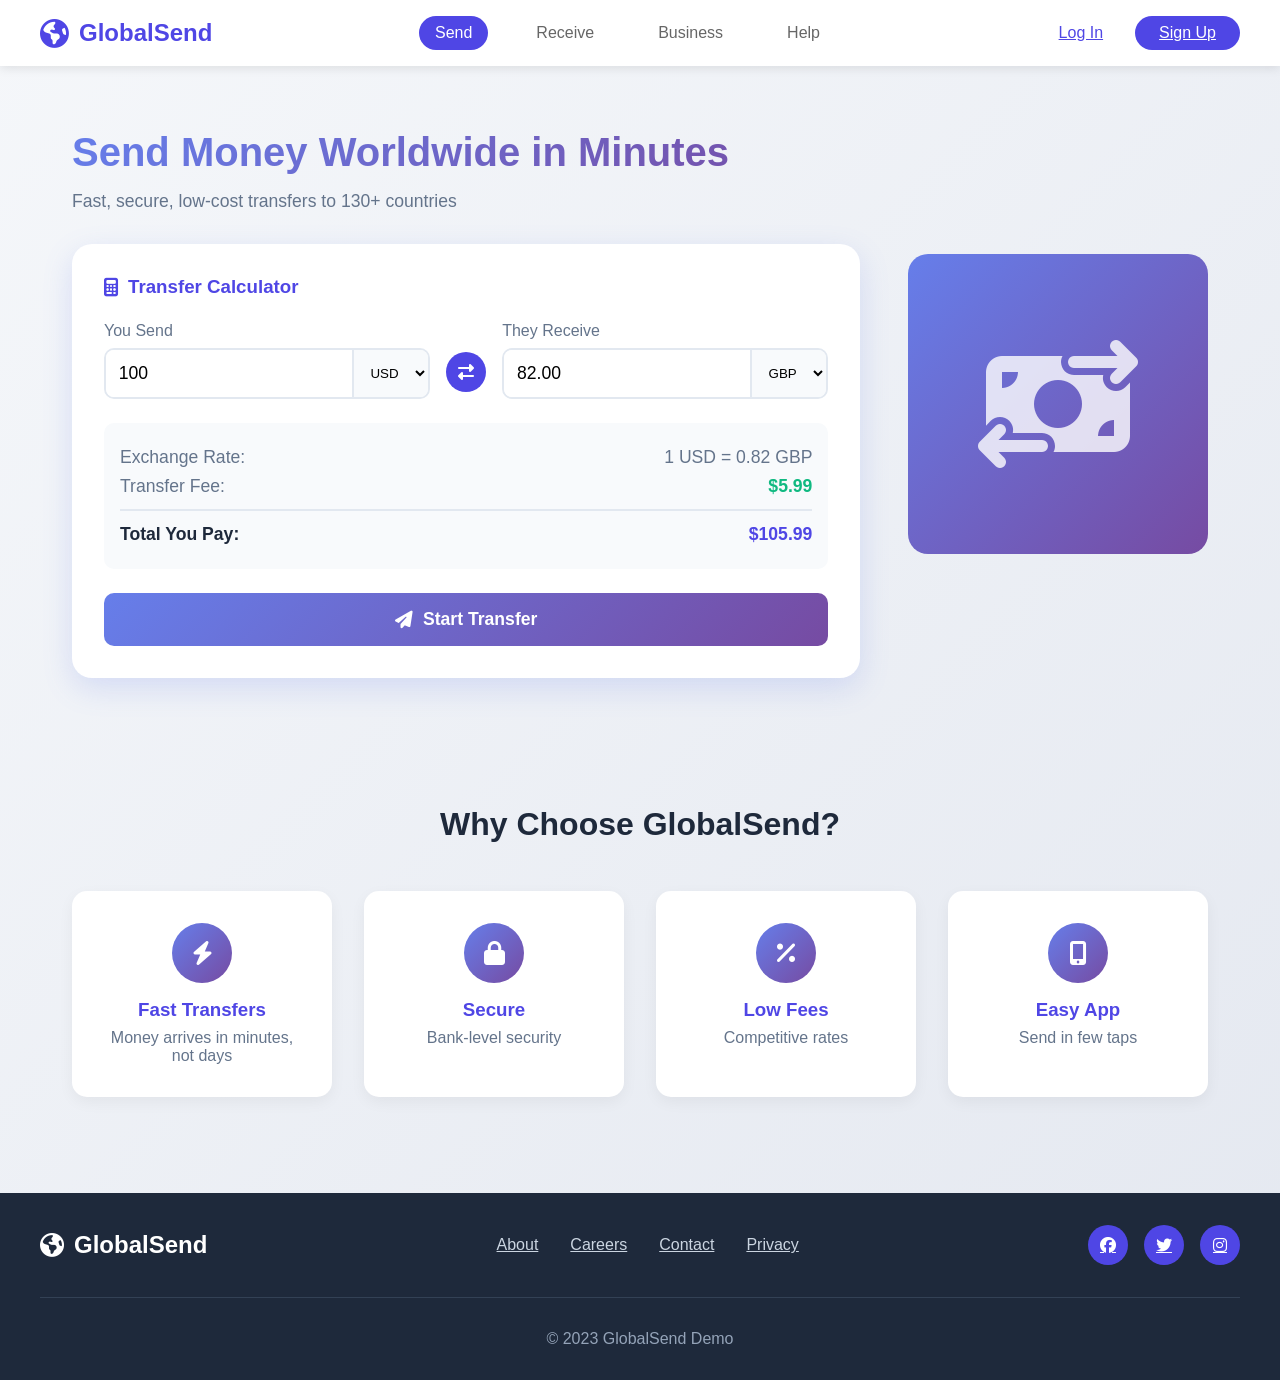
==== app/index.html @ 9345b2ef "initial commit" ====
<!DOCTYPE html>
<html lang="en">
<head>
    <meta charset="UTF-8">
    <meta name="viewport" content="width=device-width, initial-scale=1.0">
    <title>GlobalSend - Send Money Worldwide</title>
    <link rel="stylesheet" href="styles.css">
    <link rel="stylesheet" href="https://cdnjs.cloudflare.com/ajax/libs/font-awesome/6.4.0/css/all.min.css">
</head>
<body>

    <!-- Header -->
    <header class="header">
        <nav class="navbar">
            <div class="logo">
                <i class="fas fa-globe-americas"></i>
                <span>GlobalSend</span>
            </div>
            <div class="nav-links">
                <a href="#" class="active">Send</a>
                <a href="#">Receive</a>
                <a href="#">Business</a>
                <a href="#">Help</a>
            </div>
            <div class="auth-buttons">
                <a href="#" class="login">Log In</a>
                <a href="#" class="signup">Sign Up</a>
            </div>
        </nav>
    </header>

    <!-- Hero Section -->
    <section class="hero">
        <div class="hero-content">
            <h1>Send Money Worldwide in Minutes</h1>
            <p>Fast, secure, low-cost transfers to 130+ countries</p>

            <!-- Transfer Calculator -->
            <div class="calculator">
                <h3><i class="fas fa-calculator"></i> Transfer Calculator</h3>

                <div class="calculator-inputs">
                    <div class="input-group">
                        <label>You Send</label>
                        <div class="input-box">
                            <input type="number" id="send-amount" value="100" min="1">
                            <select id="send-currency">
                                <option value="USD">USD</option>
                                <option value="EUR">EUR</option>
                                <option value="GBP">GBP</option>
                            </select>
                        </div>
                    </div>

                    <div class="exchange-icon">
                        <i class="fas fa-exchange-alt"></i>
                    </div>

                    <div class="input-group">
                        <label>They Receive</label>
                        <div class="input-box">
                            <input type="number" id="receive-amount" readonly>
                            <select id="receive-currency">
                                <option value="GBP">GBP</option>
                                <option value="EUR">EUR</option>
                                <option value="USD">USD</option>
                            </select>
                        </div>
                    </div>
                </div>

                <div class="rate-info">
                    <p>Exchange Rate: <span id="exchange-rate">1 USD = 0.82 GBP</span></p>
                    <p>Transfer Fee: <span class="fee" id="transfer-fee">$5.99</span></p>
                    <p class="total-info">Total You Pay: <span id="total-cost">$105.99</span></p>
                </div>

                <button class="btn-send">
                    <i class="fas fa-paper-plane"></i> Start Transfer
                </button>
            </div>
        </div>

        <div class="hero-image">
            <div class="image-placeholder">
                <i class="fas fa-money-bill-transfer"></i>
            </div>
        </div>
    </section>

    <!-- Features -->
    <section class="features">
        <h2>Why Choose GlobalSend?</h2>

        <div class="features-grid">
            <div class="feature">
                <div class="feature-icon">
                    <i class="fas fa-bolt"></i>
                </div>
                <h3>Fast Transfers</h3>
                <p>Money arrives in minutes, not days</p>
            </div>

            <div class="feature">
                <div class="feature-icon">
                    <i class="fas fa-lock"></i>
                </div>
                <h3>Secure</h3>
                <p>Bank-level security</p>
            </div>

            <div class="feature">
                <div class="feature-icon">
                    <i class="fas fa-percent"></i>
                </div>
                <h3>Low Fees</h3>
                <p>Competitive rates</p>
            </div>

            <div class="feature">
                <div class="feature-icon">
                    <i class="fas fa-mobile-alt"></i>
                </div>
                <h3>Easy App</h3>
                <p>Send in few taps</p>
            </div>
        </div>
    </section>

    <!-- Footer -->
    <footer class="footer">
        <div class="footer-content">
            <div class="footer-logo">
                <i class="fas fa-globe-americas"></i>
                <span>GlobalSend</span>
            </div>

            <div class="footer-links">
                <a href="#">About</a>
                <a href="#">Careers</a>
                <a href="#">Contact</a>
                <a href="#">Privacy</a>
            </div>

            <div class="social">
                <a href="#"><i class="fab fa-facebook"></i></a>
                <a href="#"><i class="fab fa-twitter"></i></a>
                <a href="#"><i class="fab fa-instagram"></i></a>
            </div>
        </div>
        <p class="copyright">© 2023 GlobalSend Demo</p>
    </footer>

    <!-- Calculator Script #corrected -->
    <script>
        const exchangeRates = {
            'USD_GBP': 0.82,
            'USD_EUR': 0.93,
            'GBP_USD': 1.22,
            'GBP_EUR': 1.14,
            'EUR_USD': 1.08,
            'EUR_GBP': 0.88
        };

        const transferFees = {
            'USD': { fixed: 3.99, percentage: 0.02 },
            'EUR': { fixed: 3.50, percentage: 0.02 },
            'GBP': { fixed: 3.00, percentage: 0.02 }
        };

        const sendAmountInput = document.getElementById('send-amount');
        const sendCurrencySelect = document.getElementById('send-currency');
        const receiveAmountInput = document.getElementById('receive-amount');
        const receiveCurrencySelect = document.getElementById('receive-currency');
        const exchangeRateSpan = document.getElementById('exchange-rate');
        const transferFeeSpan = document.getElementById('transfer-fee');
        const totalCostSpan = document.getElementById('total-cost');

        function formatCurrency(amount, currency) {
            return new Intl.NumberFormat('en-US', {
                style: 'currency',
                currency: currency,
                minimumFractionDigits: 2,
                maximumFractionDigits: 2
            }).format(amount);
        }

        function calculateTransfer() {
            const sendAmount = parseFloat(sendAmountInput.value) || 0;
            const sendCurrency = sendCurrencySelect.value;
            const receiveCurrency = receiveCurrencySelect.value;

            const rateKey = `${sendCurrency}_${receiveCurrency}`;
            const exchangeRate = exchangeRates[rateKey] || 1;

            const feeData = transferFees[sendCurrency];
            const percentageFee = sendAmount * feeData.percentage;
            const totalFee = percentageFee + feeData.fixed;

            const totalCost = sendAmount + totalFee;
            const receivedAmount = sendAmount * exchangeRate;

            receiveAmountInput.value = receivedAmount.toFixed(2);
            exchangeRateSpan.textContent = `1 ${sendCurrency} = ${exchangeRate.toFixed(2)} ${receiveCurrency}`;
            transferFeeSpan.textContent = formatCurrency(totalFee, sendCurrency);
            totalCostSpan.textContent = formatCurrency(totalCost, sendCurrency);
        }

        function initCalculator() {
            calculateTransfer();
            sendAmountInput.addEventListener('input', calculateTransfer);
            sendCurrencySelect.addEventListener('change', calculateTransfer);
            receiveCurrencySelect.addEventListener('change', calculateTransfer);
            receiveCurrencySelect.value = 'GBP';
            calculateTransfer();
        }

        document.addEventListener('DOMContentLoaded', initCalculator);
    </script>

</body>
</html>
---- app/styles.css ----
/* Reset */
* {
    margin: 0;
    padding: 0;
    box-sizing: border-box;
}

body {
    font-family: Arial, sans-serif;
    background: linear-gradient(135deg, #f5f7fa 0%, #e4e8f0 100%);
    color: #333;
    min-height: 100vh;
}

/* Header */
.header {
    background: white;
    box-shadow: 0 2px 10px rgba(0,0,0,0.1);
    padding: 1rem 2rem;
}

.navbar {
    display: flex;
    justify-content: space-between;
    align-items: center;
    max-width: 1200px;
    margin: 0 auto;
}

.logo {
    display: flex;
    align-items: center;
    gap: 10px;
    font-size: 1.5rem;
    font-weight: bold;
    color: #4f46e5;
}

.logo i {
    font-size: 1.8rem;
}

.nav-links {
    display: flex;
    gap: 2rem;
}

.nav-links a {
    text-decoration: none;
    color: #666;
    font-weight: 500;
    padding: 0.5rem 1rem;
    border-radius: 20px;
    transition: all 0.3s;
}

.nav-links a.active {
    background: #4f46e5;
    color: white;
}

.nav-links a:hover:not(.active) {
    background: #f0f0f0;
}

.auth-buttons {
    display: flex;
    gap: 1rem;
    align-items: center;
}

.login {
    color: #4f46e5;
    font-weight: 500;
    padding: 0.5rem 1rem;
}

.signup {
    background: #4f46e5;
    color: white;
    padding: 0.5rem 1.5rem;
    border-radius: 20px;
    font-weight: 500;
}

/* Hero Section */
.hero {
    display: flex;
    max-width: 1200px;
    margin: 2rem auto;
    padding: 2rem;
    gap: 3rem;
    align-items: center;
}

.hero-content {
    flex: 1;
}

.hero h1 {
    font-size: 2.5rem;
    color: #1e293b;
    margin-bottom: 1rem;
    background: linear-gradient(135deg, #667eea 0%, #764ba2 100%);
    -webkit-background-clip: text;
    -webkit-text-fill-color: transparent;
}

.hero p {
    color: #64748b;
    font-size: 1.1rem;
    margin-bottom: 2rem;
}

.hero-image {
    flex: 1;
}

.image-placeholder {
    background: linear-gradient(135deg, #667eea 0%, #764ba2 100%);
    height: 300px;
    border-radius: 20px;
    display: flex;
    align-items: center;
    justify-content: center;
    color: white;
}

.image-placeholder i {
    font-size: 8rem;
    opacity: 0.8;
}

/* Calculator */
.calculator {
    background: white;
    border-radius: 20px;
    padding: 2rem;
    box-shadow: 0 10px 30px rgba(102, 126, 234, 0.2);
    margin-top: 2rem;
}

.calculator h3 {
    color: #4f46e5;
    margin-bottom: 1rem;
    display: flex;
    align-items: center;
    gap: 10px;
}

.calculator-inputs {
    display: flex;
    align-items: center;
    gap: 1rem;
    margin: 1.5rem 0;
}

.input-group {
    flex: 1;
}

.input-group label {
    display: block;
    color: #64748b;
    margin-bottom: 0.5rem;
    font-weight: 500;
}

.input-box {
    display: flex;
    border: 2px solid #e2e8f0;
    border-radius: 10px;
    overflow: hidden;
}

.input-box input {
    flex: 1;
    border: none;
    padding: 0.8rem;
    font-size: 1.1rem;
    outline: none;
}

.input-box select {
    border: none;
    background: #f8fafc;
    padding: 0.8rem;
    border-left: 2px solid #e2e8f0;
    cursor: pointer;
}

.exchange-icon {
    background: #4f46e5;
    color: white;
    width: 40px;
    height: 40px;
    border-radius: 50%;
    display: flex;
    align-items: center;
    justify-content: center;
    margin-top: 1.5rem;
}

.rate-info {
    background: #f8fafc;
    border-radius: 10px;
    padding: 1rem;
    margin: 1.5rem 0;
}

.rate-info p {
    margin: 0.5rem 0;
    color: #64748b;
    display: flex;
    justify-content: space-between;
}

.rate-info .fee {
    color: #10b981;
    font-weight: bold;
}

.total-info {
    font-weight: bold !important;
    color: #1e293b !important;
    border-top: 2px solid #e2e8f0;
    padding-top: 0.8rem !important;
    margin-top: 0.8rem !important;
}

#total-cost {
    color: #4f46e5;
    font-weight: bold;
}

.btn-send {
    background: linear-gradient(135deg, #667eea 0%, #764ba2 100%);
    color: white;
    border: none;
    padding: 1rem 2rem;
    border-radius: 10px;
    font-size: 1.1rem;
    font-weight: bold;
    width: 100%;
    cursor: pointer;
    display: flex;
    align-items: center;
    justify-content: center;
    gap: 10px;
    transition: transform 0.3s;
}

.btn-send:hover {
    transform: translateY(-2px);
}

/* Features */
.features {
    max-width: 1200px;
    margin: 4rem auto;
    padding: 2rem;
}

.features h2 {
    text-align: center;
    font-size: 2rem;
    color: #1e293b;
    margin-bottom: 3rem;
}

.features-grid {
    display: grid;
    grid-template-columns: repeat(auto-fit, minmax(250px, 1fr));
    gap: 2rem;
}

.feature {
    background: white;
    padding: 2rem;
    border-radius: 15px;
    text-align: center;
    box-shadow: 0 5px 15px rgba(0,0,0,0.05);
    transition: transform 0.3s;
}

.feature:hover {
    transform: translateY(-5px);
}

.feature-icon {
    background: linear-gradient(135deg, #667eea 0%, #764ba2 100%);
    width: 60px;
    height: 60px;
    border-radius: 50%;
    display: flex;
    align-items: center;
    justify-content: center;
    margin: 0 auto 1rem;
    color: white;
    font-size: 1.5rem;
}

.feature h3 {
    color: #4f46e5;
    margin-bottom: 0.5rem;
}

.feature p {
    color: #64748b;
}

/* Footer */
.footer {
    background: #1e293b;
    color: white;
    padding: 2rem;
    margin-top: 4rem;
}

.footer-content {
    max-width: 1200px;
    margin: 0 auto;
    display: flex;
    justify-content: space-between;
    align-items: center;
    margin-bottom: 2rem;
}

.footer-logo {
    display: flex;
    align-items: center;
    gap: 10px;
    font-size: 1.5rem;
    font-weight: bold;
}

.footer-links {
    display: flex;
    gap: 2rem;
}

.footer-links a {
    color: #cbd5e1;
    transition: color 0.3s;
}

.footer-links a:hover {
    color: white;
}

.social {
    display: flex;
    gap: 1rem;
}

.social a {
    color: white;
    background: #4f46e5;
    width: 40px;
    height: 40px;
    border-radius: 50%;
    display: flex;
    align-items: center;
    justify-content: center;
    transition: transform 0.3s;
}

.social a:hover {
    transform: translateY(-3px);
}

.copyright {
    text-align: center;
    color: #94a3b8;
    padding-top: 2rem;
    border-top: 1px solid #334155;
    max-width: 1200px;
    margin: 0 auto;
}

/* Responsive */
@media (max-width: 768px) {
    .hero {
        flex-direction: column;
    }
    
    .navbar {
        flex-direction: column;
        gap: 1rem;
    }
    
    .nav-links {
        order: 3;
    }
    
    .calculator-inputs {
        flex-direction: column;
    }
    
    .footer-content {
        flex-direction: column;
        gap: 2rem;
        text-align: center;
    }
}
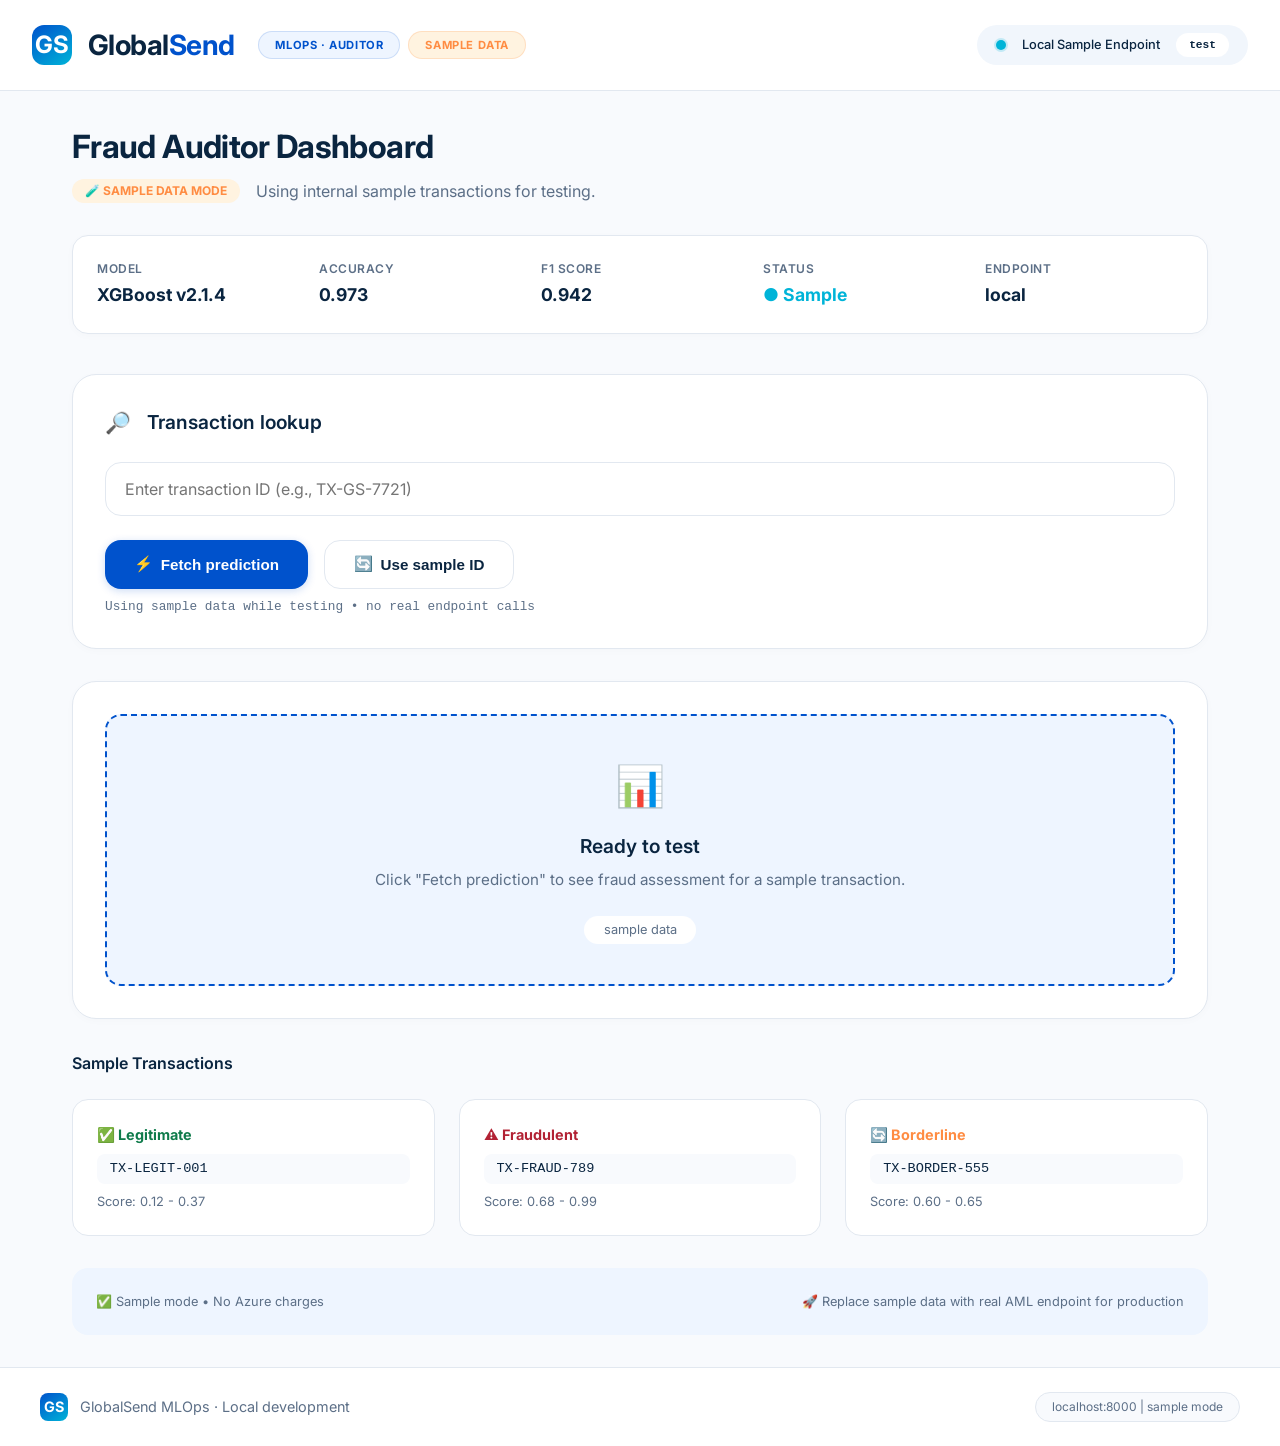
==== commit f4441e27: "initial commit" ====
--- a/app/index.html
+++ b/app/index.html
@@ -1,222 +1,148 @@
 <!DOCTYPE html>
 <html lang="en">
 <head>
-    <meta charset="UTF-8">
-    <meta name="viewport" content="width=device-width, initial-scale=1.0">
-    <title>GlobalSend - Send Money Worldwide</title>
-    <link rel="stylesheet" href="styles.css">
-    <link rel="stylesheet" href="https://cdnjs.cloudflare.com/ajax/libs/font-awesome/6.4.0/css/all.min.css">
+  <meta charset="UTF-8">
+  <meta name="viewport" content="width=device-width, initial-scale=1.0">
+  <title>GlobalSend MLOps · Auditor Dashboard</title>
+  <!-- GlobalSend brand font -->
+  <link href="https://fonts.googleapis.com/css2?family=Inter:wght@400;500;600;700;800&display=swap" rel="stylesheet">
+  <!-- External CSS -->
+  <link rel="stylesheet" href="styles.css">
 </head>
 <body>
+  <!-- GlobalSend header -->
+  <header class="global-header">
+    <div class="logo-area">
+      <div class="logo-icon">GS</div>
+      <div class="logo-text">Global<span>Send</span></div>
+      <div class="badge-container">
+        <span class="mlops-badge">MLOPS · AUDITOR</span>
+        <span class="local-test-badge">SAMPLE DATA</span>
+      </div>
+    </div>
+    <div class="endpoint-indicator">
+      <span class="endpoint-dot"></span>
+      <span>Local Sample Endpoint</span>
+      <span class="endpoint-env">test</span>
+    </div>
+  </header>
 
-    <!-- Header -->
-    <header class="header">
-        <nav class="navbar">
-            <div class="logo">
-                <i class="fas fa-globe-americas"></i>
-                <span>GlobalSend</span>
-            </div>
-            <div class="nav-links">
-                <a href="#" class="active">Send</a>
-                <a href="#">Receive</a>
-                <a href="#">Business</a>
-                <a href="#">Help</a>
-            </div>
-            <div class="auth-buttons">
-                <a href="#" class="login">Log In</a>
-                <a href="#" class="signup">Sign Up</a>
-            </div>
-        </nav>
-    </header>
+  <main class="container">
+    <!-- Page header -->
+    <div class="page-header">
+      <h1>Fraud Auditor Dashboard</h1>
+      <div class="subhead">
+        <span class="test-mode-indicator">🧪 SAMPLE DATA MODE</span>
+        Using internal sample transactions for testing.
+      </div>
 
-    <!-- Hero Section -->
-    <section class="hero">
-        <div class="hero-content">
-            <h1>Send Money Worldwide in Minutes</h1>
-            <p>Fast, secure, low-cost transfers to 130+ countries</p>
+      <!-- Model metrics -->
+      <div class="metrics-grid">
+        <div class="metric-card"><span class="metric-label">Model</span><span class="metric-value">XGBoost v2.1.4</span></div>
+        <div class="metric-card"><span class="metric-label">Accuracy</span><span class="metric-value">0.973</span></div>
+        <div class="metric-card"><span class="metric-label">F1 score</span><span class="metric-value">0.942</span></div>
+        <div class="metric-card"><span class="metric-label">Status</span><span class="metric-value status-active">● Sample</span></div>
+        <div class="metric-card"><span class="metric-label">Endpoint</span><span class="metric-value">local</span></div>
+      </div>
+    </div>
 
-            <!-- Transfer Calculator -->
-            <div class="calculator">
-                <h3><i class="fas fa-calculator"></i> Transfer Calculator</h3>
+    <!-- Search card -->
+    <div class="search-card">
+      <div class="search-header">
+        <span class="search-icon">🔎</span>
+        <h2>Transaction lookup</h2>
+      </div>
 
-                <div class="calculator-inputs">
-                    <div class="input-group">
-                        <label>You Send</label>
-                        <div class="input-box">
-                            <input type="number" id="send-amount" value="100" min="1">
-                            <select id="send-currency">
-                                <option value="USD">USD</option>
-                                <option value="EUR">EUR</option>
-                                <option value="GBP">GBP</option>
-                            </select>
-                        </div>
-                    </div>
+      <div class="input-group">
+        <input type="text" id="transactionId" placeholder="Enter transaction ID (e.g., TX-GS-7721)">
+        <div class="button-group">
+          <button class="btn btn-primary" id="submitBtn"><span>⚡</span> Fetch prediction</button>
+          <button class="btn btn-secondary" id="sampleBtn"><span>🔄</span> Use sample ID</button>
+        </div>
+      </div>
+      <div class="input-hint">Using sample data while testing • no real endpoint calls</div>
+    </div>
 
-                    <div class="exchange-icon">
-                        <i class="fas fa-exchange-alt"></i>
-                    </div>
+    <!-- Result card -->
+    <div class="result-card" id="resultContainer">
+      <!-- Placeholder -->
+      <div id="placeholderMsg" class="placeholder-state">
+        <div class="placeholder-icon">📊</div>
+        <div class="placeholder-title">Ready to test</div>
+        <div class="placeholder-text">Click "Fetch prediction" to see fraud assessment for a sample transaction.</div>
+        <div class="placeholder-badge">sample data</div>
+      </div>
 
-                    <div class="input-group">
-                        <label>They Receive</label>
-                        <div class="input-box">
-                            <input type="number" id="receive-amount" readonly>
-                            <select id="receive-currency">
-                                <option value="GBP">GBP</option>
-                                <option value="EUR">EUR</option>
-                                <option value="USD">USD</option>
-                            </select>
-                        </div>
-                    </div>
-                </div>
-
-                <div class="rate-info">
-                    <p>Exchange Rate: <span id="exchange-rate">1 USD = 0.82 GBP</span></p>
-                    <p>Transfer Fee: <span class="fee" id="transfer-fee">$5.99</span></p>
-                    <p class="total-info">Total You Pay: <span id="total-cost">$105.99</span></p>
-                </div>
-
-                <button class="btn-send">
-                    <i class="fas fa-paper-plane"></i> Start Transfer
-                </button>
-            </div>
+      <!-- Dynamic result -->
+      <div id="dynamicResult" class="dynamic-result" style="display:none;">
+        <div class="result-header">
+          <div class="result-title">
+            <span class="result-icon">🛡️</span>
+            <h3>Fraud assessment</h3>
+            <span class="txn-badge" id="txnIdDisplay">ID: TX-GS-7721</span>
+          </div>
+          <span class="result-badge">SAMPLE</span>
         </div>
 
-        <div class="hero-image">
-            <div class="image-placeholder">
-                <i class="fas fa-money-bill-transfer"></i>
-            </div>
+        <div class="prediction-container">
+          <div class="prediction-tag" id="predictionLabel">LEGITIMATE</div>
         </div>
-    </section>
 
-    <!-- Features -->
-    <section class="features">
-        <h2>Why Choose GlobalSend?</h2>
+        <div class="score-grid">
+          <div class="score-item"><span class="score-label">Fraud score</span><span class="score-value" id="fraudScoreValue">0.21</span></div>
+          <div class="score-item"><span class="score-label">Risk level</span><span class="score-value" id="riskLevel">Low</span></div>
+          <div class="score-item"><span class="score-label">Threshold</span><span class="score-value">0.65</span></div>
+          <div class="score-item"><span class="score-label">Response</span><span class="score-value" id="responseTime">—</span></div>
+        </div>
 
-        <div class="features-grid">
-            <div class="feature">
-                <div class="feature-icon">
-                    <i class="fas fa-bolt"></i>
-                </div>
-                <h3>Fast Transfers</h3>
-                <p>Money arrives in minutes, not days</p>
-            </div>
+        <div class="model-metadata">
+          <span>⚙️ Model: <strong id="modelVersion">XGBoost_2026-02-11</strong></span>
+          <span>📌 Deployment: local-sample</span>
+          <span>🕒 <span id="timestamp">—</span></span>
+        </div>
+      </div>
+    </div>
 
-            <div class="feature">
-                <div class="feature-icon">
-                    <i class="fas fa-lock"></i>
-                </div>
-                <h3>Secure</h3>
-                <p>Bank-level security</p>
-            </div>
+    <!-- Sample test cases -->
+    <div class="test-cases-section">
+      <h4>Sample Transactions</h4>
+      <div class="test-cases-grid">
+        <div class="test-case-card case-legitimate">
+          <div class="case-badge">✅ Legitimate</div>
+          <code>TX-LEGIT-001</code>
+          <span class="case-score">Score: 0.12 - 0.37</span>
+        </div>
+        <div class="test-case-card case-fraudulent">
+          <div class="case-badge">⚠️ Fraudulent</div>
+          <code>TX-FRAUD-789</code>
+          <span class="case-score">Score: 0.68 - 0.99</span>
+        </div>
+        <div class="test-case-card case-edge">
+          <div class="case-badge">🔄 Borderline</div>
+          <code>TX-BORDER-555</code>
+          <span class="case-score">Score: 0.60 - 0.65</span>
+        </div>
+      </div>
+    </div>
 
-            <div class="feature">
-                <div class="feature-icon">
-                    <i class="fas fa-percent"></i>
-                </div>
-                <h3>Low Fees</h3>
-                <p>Competitive rates</p>
-            </div>
+    <div class="pipeline-info">
+      <span>✅ Sample mode • No Azure charges</span>
+      <span>🚀 Replace sample data with real AML endpoint for production</span>
+    </div>
+  </main>
 
-            <div class="feature">
-                <div class="feature-icon">
-                    <i class="fas fa-mobile-alt"></i>
-                </div>
-                <h3>Easy App</h3>
-                <p>Send in few taps</p>
-            </div>
-        </div>
-    </section>
+  <!-- Footer -->
+  <footer class="global-footer">
+    <div class="footer-content">
+      <div class="footer-logo">
+        <div class="logo-icon-small">GS</div>
+        <span>GlobalSend MLOps · Local development</span>
+      </div>
+      <div class="footer-badge">localhost:8000 | sample mode</div>
+    </div>
+  </footer>
 
-    <!-- Footer -->
-    <footer class="footer">
-        <div class="footer-content">
-            <div class="footer-logo">
-                <i class="fas fa-globe-americas"></i>
-                <span>GlobalSend</span>
-            </div>
-
-            <div class="footer-links">
-                <a href="#">About</a>
-                <a href="#">Careers</a>
-                <a href="#">Contact</a>
-                <a href="#">Privacy</a>
-            </div>
-
-            <div class="social">
-                <a href="#"><i class="fab fa-facebook"></i></a>
-                <a href="#"><i class="fab fa-twitter"></i></a>
-                <a href="#"><i class="fab fa-instagram"></i></a>
-            </div>
-        </div>
-        <p class="copyright">© 2023 GlobalSend Demo</p>
-    </footer>
-
-    <!-- Calculator Script #corrected -->
-    <script>
-        const exchangeRates = {
-            'USD_GBP': 0.82,
-            'USD_EUR': 0.93,
-            'GBP_USD': 1.22,
-            'GBP_EUR': 1.14,
-            'EUR_USD': 1.08,
-            'EUR_GBP': 0.88
-        };
-
-        const transferFees = {
-            'USD': { fixed: 3.99, percentage: 0.02 },
-            'EUR': { fixed: 3.50, percentage: 0.02 },
-            'GBP': { fixed: 3.00, percentage: 0.02 }
-        };
-
-        const sendAmountInput = document.getElementById('send-amount');
-        const sendCurrencySelect = document.getElementById('send-currency');
-        const receiveAmountInput = document.getElementById('receive-amount');
-        const receiveCurrencySelect = document.getElementById('receive-currency');
-        const exchangeRateSpan = document.getElementById('exchange-rate');
-        const transferFeeSpan = document.getElementById('transfer-fee');
-        const totalCostSpan = document.getElementById('total-cost');
-
-        function formatCurrency(amount, currency) {
-            return new Intl.NumberFormat('en-US', {
-                style: 'currency',
-                currency: currency,
-                minimumFractionDigits: 2,
-                maximumFractionDigits: 2
-            }).format(amount);
-        }
-
-        function calculateTransfer() {
-            const sendAmount = parseFloat(sendAmountInput.value) || 0;
-            const sendCurrency = sendCurrencySelect.value;
-            const receiveCurrency = receiveCurrencySelect.value;
-
-            const rateKey = `${sendCurrency}_${receiveCurrency}`;
-            const exchangeRate = exchangeRates[rateKey] || 1;
-
-            const feeData = transferFees[sendCurrency];
-            const percentageFee = sendAmount * feeData.percentage;
-            const totalFee = percentageFee + feeData.fixed;
-
-            const totalCost = sendAmount + totalFee;
-            const receivedAmount = sendAmount * exchangeRate;
-
-            receiveAmountInput.value = receivedAmount.toFixed(2);
-            exchangeRateSpan.textContent = `1 ${sendCurrency} = ${exchangeRate.toFixed(2)} ${receiveCurrency}`;
-            transferFeeSpan.textContent = formatCurrency(totalFee, sendCurrency);
-            totalCostSpan.textContent = formatCurrency(totalCost, sendCurrency);
-        }
-
-        function initCalculator() {
-            calculateTransfer();
-            sendAmountInput.addEventListener('input', calculateTransfer);
-            sendCurrencySelect.addEventListener('change', calculateTransfer);
-            receiveCurrencySelect.addEventListener('change', calculateTransfer);
-            receiveCurrencySelect.value = 'GBP';
-            calculateTransfer();
-        }
-
-        document.addEventListener('DOMContentLoaded', initCalculator);
-    </script>
-
+  <!-- Script -->
+  <script src="script.js"></script>
 </body>
-</html>+</html>
--- a/app/styles.css
+++ b/app/styles.css
@@ -1,405 +1,695 @@
+/* style.css - GlobalSend MLOps Auditor Dashboard
+   Clean, professional, and organized */
+
+:root {
+  /* Primary colors */
+  --gs-navy: #0a2540;
+  --gs-blue: #0052cc;
+  --gs-teal: #00b4d8;
+  --gs-white: #ffffff;
+  --gs-offwhite: #f8fafd;
+  --gs-grey: #5c6f87;
+  --gs-border: #e2e8f0;
+  --gs-light-blue: #eef5ff;
+  
+  /* Status colors */
+  --success: #0f7b4b;
+  --success-bg: #e6f7ec;
+  --fraud: #b22234;
+  --fraud-bg: #ffe9e9;
+  --warning: #ff8c42;
+  --warning-bg: #fff3e0;
+  
+  /* Spacing */
+  --space-xs: 0.5rem;
+  --space-sm: 1rem;
+  --space-md: 1.5rem;
+  --space-lg: 2rem;
+  --space-xl: 2.5rem;
+  
+  /* Shadows */
+  --shadow-sm: 0 2px 8px rgba(0,0,0,0.02);
+  --shadow-md: 0 4px 16px rgba(0,0,0,0.04);
+  --shadow-lg: 0 8px 24px rgba(0,0,0,0.06);
+  
+  /* Border radius */
+  --radius-sm: 8px;
+  --radius-md: 12px;
+  --radius-lg: 16px;
+  --radius-xl: 24px;
+  --radius-full: 999px;
+}
+
 /* Reset */
 * {
-    margin: 0;
-    padding: 0;
-    box-sizing: border-box;
+  margin: 0;
+  padding: 0;
+  box-sizing: border-box;
 }
 
 body {
-    font-family: Arial, sans-serif;
-    background: linear-gradient(135deg, #f5f7fa 0%, #e4e8f0 100%);
-    color: #333;
-    min-height: 100vh;
+  font-family: 'Inter', -apple-system, BlinkMacSystemFont, sans-serif;
+  background-color: var(--gs-offwhite);
+  color: var(--gs-navy);
+  line-height: 1.5;
+  display: flex;
+  flex-direction: column;
+  min-height: 100vh;
+}
+
+/* Container */
+.container {
+  max-width: 1200px;
+  margin: 0 auto;
+  padding: var(--space-lg);
+  width: 100%;
+  flex: 1;
 }
 
 /* Header */
-.header {
-    background: white;
-    box-shadow: 0 2px 10px rgba(0,0,0,0.1);
-    padding: 1rem 2rem;
-}
-
-.navbar {
-    display: flex;
-    justify-content: space-between;
-    align-items: center;
-    max-width: 1200px;
-    margin: 0 auto;
-}
-
-.logo {
-    display: flex;
-    align-items: center;
-    gap: 10px;
-    font-size: 1.5rem;
-    font-weight: bold;
-    color: #4f46e5;
-}
-
-.logo i {
-    font-size: 1.8rem;
-}
-
-.nav-links {
-    display: flex;
-    gap: 2rem;
-}
-
-.nav-links a {
-    text-decoration: none;
-    color: #666;
-    font-weight: 500;
-    padding: 0.5rem 1rem;
-    border-radius: 20px;
-    transition: all 0.3s;
-}
-
-.nav-links a.active {
-    background: #4f46e5;
-    color: white;
-}
-
-.nav-links a:hover:not(.active) {
-    background: #f0f0f0;
-}
-
-.auth-buttons {
-    display: flex;
-    gap: 1rem;
-    align-items: center;
-}
-
-.login {
-    color: #4f46e5;
-    font-weight: 500;
-    padding: 0.5rem 1rem;
-}
-
-.signup {
-    background: #4f46e5;
-    color: white;
-    padding: 0.5rem 1.5rem;
-    border-radius: 20px;
-    font-weight: 500;
-}
-
-/* Hero Section */
-.hero {
-    display: flex;
-    max-width: 1200px;
-    margin: 2rem auto;
-    padding: 2rem;
-    gap: 3rem;
-    align-items: center;
-}
-
-.hero-content {
-    flex: 1;
-}
-
-.hero h1 {
-    font-size: 2.5rem;
-    color: #1e293b;
-    margin-bottom: 1rem;
-    background: linear-gradient(135deg, #667eea 0%, #764ba2 100%);
-    -webkit-background-clip: text;
-    -webkit-text-fill-color: transparent;
-}
-
-.hero p {
-    color: #64748b;
-    font-size: 1.1rem;
-    margin-bottom: 2rem;
-}
-
-.hero-image {
-    flex: 1;
-}
-
-.image-placeholder {
-    background: linear-gradient(135deg, #667eea 0%, #764ba2 100%);
-    height: 300px;
-    border-radius: 20px;
-    display: flex;
-    align-items: center;
-    justify-content: center;
-    color: white;
-}
-
-.image-placeholder i {
-    font-size: 8rem;
-    opacity: 0.8;
-}
-
-/* Calculator */
-.calculator {
-    background: white;
-    border-radius: 20px;
-    padding: 2rem;
-    box-shadow: 0 10px 30px rgba(102, 126, 234, 0.2);
-    margin-top: 2rem;
-}
-
-.calculator h3 {
-    color: #4f46e5;
-    margin-bottom: 1rem;
-    display: flex;
-    align-items: center;
-    gap: 10px;
-}
-
-.calculator-inputs {
-    display: flex;
-    align-items: center;
-    gap: 1rem;
-    margin: 1.5rem 0;
+.global-header {
+  background: var(--gs-white);
+  border-bottom: 1px solid var(--gs-border);
+  padding: var(--space-md) var(--space-lg);
+  display: flex;
+  align-items: center;
+  justify-content: space-between;
+  flex-wrap: wrap;
+  gap: var(--space-md);
+}
+
+.logo-area {
+  display: flex;
+  align-items: center;
+  gap: var(--space-sm);
+  flex-wrap: wrap;
+}
+
+.logo-icon {
+  background: linear-gradient(145deg, var(--gs-blue), var(--gs-teal));
+  width: 40px;
+  height: 40px;
+  border-radius: var(--radius-md);
+  display: flex;
+  align-items: center;
+  justify-content: center;
+  color: white;
+  font-weight: 700;
+  font-size: 1.5rem;
+}
+
+.logo-text {
+  font-size: 1.75rem;
+  font-weight: 700;
+  letter-spacing: -0.02em;
+  color: var(--gs-navy);
+}
+
+.logo-text span {
+  color: var(--gs-blue);
+}
+
+.badge-container {
+  display: flex;
+  gap: var(--space-xs);
+  margin-left: var(--space-xs);
+}
+
+.mlops-badge {
+  background: var(--gs-light-blue);
+  padding: 0.3rem 1rem;
+  border-radius: var(--radius-full);
+  font-size: 0.7rem;
+  font-weight: 700;
+  color: var(--gs-blue);
+  text-transform: uppercase;
+  letter-spacing: 0.6px;
+  border: 1px solid rgba(0,82,204,0.15);
+}
+
+.local-test-badge {
+  background: var(--warning-bg);
+  color: var(--warning);
+  padding: 0.3rem 1rem;
+  border-radius: var(--radius-full);
+  font-size: 0.7rem;
+  font-weight: 700;
+  text-transform: uppercase;
+  letter-spacing: 0.6px;
+  border: 1px solid rgba(255,140,66,0.2);
+}
+
+.endpoint-indicator {
+  display: flex;
+  align-items: center;
+  gap: var(--space-sm);
+  background: #f1f6fc;
+  padding: 0.5rem 1.2rem;
+  border-radius: var(--radius-full);
+  font-size: 0.8rem;
+  font-weight: 500;
+  color: var(--gs-navy);
+}
+
+.endpoint-dot {
+  width: 10px;
+  height: 10px;
+  background: var(--gs-teal);
+  border-radius: 50%;
+  box-shadow: 0 0 0 2px rgba(0,180,216,0.2);
+}
+
+.endpoint-env {
+  font-family: monospace;
+  background: var(--gs-white);
+  padding: 0.2rem 0.8rem;
+  border-radius: var(--radius-full);
+  font-size: 0.7rem;
+  font-weight: 600;
+}
+
+/* Page header */
+.page-header {
+  margin-bottom: var(--space-xl);
+}
+
+h1 {
+  font-size: 2rem;
+  font-weight: 700;
+  margin-bottom: var(--space-xs);
+  color: var(--gs-navy);
+  letter-spacing: -0.02em;
+}
+
+.subhead {
+  display: flex;
+  align-items: center;
+  gap: var(--space-sm);
+  color: var(--gs-grey);
+  font-size: 1rem;
+  margin-bottom: var(--space-lg);
+  flex-wrap: wrap;
+}
+
+.test-mode-indicator {
+  background: var(--warning-bg);
+  color: var(--warning);
+  padding: 0.2rem 0.8rem;
+  border-radius: var(--radius-full);
+  font-size: 0.75rem;
+  font-weight: 700;
+  text-transform: uppercase;
+}
+
+/* Metrics grid */
+.metrics-grid {
+  display: grid;
+  grid-template-columns: repeat(auto-fit, minmax(160px, 1fr));
+  gap: var(--space-md);
+  background: var(--gs-white);
+  padding: var(--space-md);
+  border-radius: var(--radius-lg);
+  border: 1px solid var(--gs-border);
+  box-shadow: var(--shadow-sm);
+}
+
+.metric-card {
+  display: flex;
+  flex-direction: column;
+  gap: 0.25rem;
+}
+
+.metric-label {
+  font-size: 0.75rem;
+  font-weight: 600;
+  color: var(--gs-grey);
+  text-transform: uppercase;
+  letter-spacing: 0.5px;
+}
+
+.metric-value {
+  font-size: 1.1rem;
+  font-weight: 700;
+  color: var(--gs-navy);
+}
+
+.status-active {
+  color: var(--gs-teal);
+}
+
+/* Search card */
+.search-card {
+  background: var(--gs-white);
+  border-radius: var(--radius-xl);
+  padding: var(--space-lg);
+  border: 1px solid var(--gs-border);
+  box-shadow: var(--shadow-sm);
+  margin-bottom: var(--space-lg);
+}
+
+.search-header {
+  display: flex;
+  align-items: center;
+  gap: var(--space-sm);
+  margin-bottom: var(--space-md);
+}
+
+.search-header h2 {
+  font-size: 1.2rem;
+  font-weight: 600;
+  color: var(--gs-navy);
+}
+
+.search-icon {
+  font-size: 1.3rem;
 }
 
 .input-group {
-    flex: 1;
-}
-
-.input-group label {
-    display: block;
-    color: #64748b;
-    margin-bottom: 0.5rem;
-    font-weight: 500;
-}
-
-.input-box {
-    display: flex;
-    border: 2px solid #e2e8f0;
-    border-radius: 10px;
-    overflow: hidden;
-}
-
-.input-box input {
-    flex: 1;
-    border: none;
-    padding: 0.8rem;
-    font-size: 1.1rem;
-    outline: none;
-}
-
-.input-box select {
-    border: none;
-    background: #f8fafc;
-    padding: 0.8rem;
-    border-left: 2px solid #e2e8f0;
-    cursor: pointer;
-}
-
-.exchange-icon {
-    background: #4f46e5;
-    color: white;
-    width: 40px;
-    height: 40px;
-    border-radius: 50%;
-    display: flex;
-    align-items: center;
-    justify-content: center;
-    margin-top: 1.5rem;
-}
-
-.rate-info {
-    background: #f8fafc;
-    border-radius: 10px;
-    padding: 1rem;
-    margin: 1.5rem 0;
-}
-
-.rate-info p {
-    margin: 0.5rem 0;
-    color: #64748b;
-    display: flex;
-    justify-content: space-between;
-}
-
-.rate-info .fee {
-    color: #10b981;
-    font-weight: bold;
-}
-
-.total-info {
-    font-weight: bold !important;
-    color: #1e293b !important;
-    border-top: 2px solid #e2e8f0;
-    padding-top: 0.8rem !important;
-    margin-top: 0.8rem !important;
-}
-
-#total-cost {
-    color: #4f46e5;
-    font-weight: bold;
-}
-
-.btn-send {
-    background: linear-gradient(135deg, #667eea 0%, #764ba2 100%);
-    color: white;
-    border: none;
-    padding: 1rem 2rem;
-    border-radius: 10px;
-    font-size: 1.1rem;
-    font-weight: bold;
-    width: 100%;
-    cursor: pointer;
-    display: flex;
-    align-items: center;
-    justify-content: center;
-    gap: 10px;
-    transition: transform 0.3s;
-}
-
-.btn-send:hover {
-    transform: translateY(-2px);
-}
-
-/* Features */
-.features {
-    max-width: 1200px;
-    margin: 4rem auto;
-    padding: 2rem;
-}
-
-.features h2 {
-    text-align: center;
-    font-size: 2rem;
-    color: #1e293b;
-    margin-bottom: 3rem;
-}
-
-.features-grid {
-    display: grid;
-    grid-template-columns: repeat(auto-fit, minmax(250px, 1fr));
-    gap: 2rem;
-}
-
-.feature {
-    background: white;
-    padding: 2rem;
-    border-radius: 15px;
-    text-align: center;
-    box-shadow: 0 5px 15px rgba(0,0,0,0.05);
-    transition: transform 0.3s;
-}
-
-.feature:hover {
-    transform: translateY(-5px);
-}
-
-.feature-icon {
-    background: linear-gradient(135deg, #667eea 0%, #764ba2 100%);
-    width: 60px;
-    height: 60px;
-    border-radius: 50%;
-    display: flex;
-    align-items: center;
-    justify-content: center;
-    margin: 0 auto 1rem;
-    color: white;
-    font-size: 1.5rem;
-}
-
-.feature h3 {
-    color: #4f46e5;
-    margin-bottom: 0.5rem;
-}
-
-.feature p {
-    color: #64748b;
+  display: flex;
+  flex-direction: column;
+  gap: var(--space-md);
+}
+
+#transactionId {
+  width: 100%;
+  padding: 1rem 1.2rem;
+  border: 1.5px solid var(--gs-border);
+  border-radius: var(--radius-lg);
+  font-size: 1rem;
+  font-family: 'Inter', monospace;
+  transition: all 0.2s;
+}
+
+#transactionId:focus {
+  border-color: var(--gs-blue);
+  outline: none;
+  box-shadow: 0 0 0 4px rgba(0,82,204,0.08);
+}
+
+.button-group {
+  display: flex;
+  gap: var(--space-sm);
+  flex-wrap: wrap;
+}
+
+.btn {
+  padding: 0.9rem 1.8rem;
+  border-radius: var(--radius-lg);
+  font-size: 0.95rem;
+  font-weight: 600;
+  cursor: pointer;
+  transition: all 0.2s;
+  display: inline-flex;
+  align-items: center;
+  justify-content: center;
+  gap: 0.5rem;
+  border: none;
+}
+
+.btn-primary {
+  background: var(--gs-blue);
+  color: white;
+  box-shadow: 0 2px 8px rgba(0,82,204,0.2);
+}
+
+.btn-primary:hover {
+  background: #0047b3;
+  transform: translateY(-1px);
+  box-shadow: 0 8px 16px rgba(0,82,204,0.25);
+}
+
+.btn-secondary {
+  background: var(--gs-white);
+  color: var(--gs-navy);
+  border: 1.5px solid var(--gs-border);
+}
+
+.btn-secondary:hover {
+  background: var(--gs-offwhite);
+  border-color: var(--gs-grey);
+}
+
+.btn-outline {
+  background: var(--gs-light-blue);
+  color: var(--gs-blue);
+  border: 1.5px solid rgba(0,82,204,0.2);
+}
+
+.btn-outline:hover {
+  background: var(--gs-white);
+  border-color: var(--gs-blue);
+}
+
+.input-hint {
+  font-size: 0.8rem;
+  color: var(--gs-grey);
+  font-family: monospace;
+  margin-top: var(--space-xs);
+}
+
+/* Result card */
+.result-card {
+  background: var(--gs-white);
+  border-radius: var(--radius-xl);
+  padding: var(--space-lg);
+  border: 1px solid var(--gs-border);
+  box-shadow: var(--shadow-sm);
+  margin-bottom: var(--space-lg);
+  min-height: 280px;
+}
+
+.placeholder-state {
+  display: flex;
+  flex-direction: column;
+  align-items: center;
+  justify-content: center;
+  text-align: center;
+  padding: var(--space-xl);
+  background: var(--gs-light-blue);
+  border-radius: var(--radius-lg);
+  border: 2px dashed var(--gs-blue);
+  color: var(--gs-grey);
+}
+
+.placeholder-icon {
+  font-size: 2.5rem;
+  margin-bottom: var(--space-sm);
+}
+
+.placeholder-title {
+  font-size: 1.2rem;
+  font-weight: 600;
+  color: var(--gs-navy);
+  margin-bottom: 0.5rem;
+}
+
+.placeholder-text {
+  font-size: 0.95rem;
+  margin-bottom: var(--space-md);
+}
+
+.placeholder-badge {
+  background: var(--gs-white);
+  padding: 0.3rem 1.2rem;
+  border-radius: var(--radius-full);
+  font-size: 0.8rem;
+  color: var(--gs-grey);
+}
+
+/* Dynamic result */
+.dynamic-result {
+  animation: fadeIn 0.3s ease;
+}
+
+@keyframes fadeIn {
+  from { opacity: 0; transform: translateY(10px); }
+  to { opacity: 1; transform: translateY(0); }
+}
+
+.result-header {
+  display: flex;
+  align-items: center;
+  justify-content: space-between;
+  margin-bottom: var(--space-lg);
+  flex-wrap: wrap;
+  gap: var(--space-sm);
+}
+
+.result-title {
+  display: flex;
+  align-items: center;
+  gap: var(--space-sm);
+  flex-wrap: wrap;
+}
+
+.result-title h3 {
+  font-size: 1.3rem;
+  font-weight: 700;
+  color: var(--gs-navy);
+}
+
+.result-icon {
+  font-size: 1.4rem;
+}
+
+.txn-badge {
+  background: var(--gs-navy);
+  color: white;
+  padding: 0.3rem 1.2rem;
+  border-radius: var(--radius-full);
+  font-size: 0.8rem;
+  font-weight: 600;
+  font-family: monospace;
+}
+
+.result-badge {
+  background: var(--warning-bg);
+  color: var(--warning);
+  padding: 0.3rem 1rem;
+  border-radius: var(--radius-full);
+  font-size: 0.75rem;
+  font-weight: 600;
+  text-transform: uppercase;
+}
+
+.prediction-container {
+  margin-bottom: var(--space-lg);
+}
+
+.prediction-tag {
+  display: inline-flex;
+  padding: 0.7rem 2rem;
+  border-radius: var(--radius-full);
+  font-weight: 700;
+  font-size: 1.3rem;
+  letter-spacing: 1px;
+}
+
+.prediction-tag.fraudulent {
+  background: var(--fraud-bg);
+  color: var(--fraud);
+  border: 1px solid rgba(178,34,52,0.2);
+}
+
+.prediction-tag.legitimate {
+  background: var(--success-bg);
+  color: var(--success);
+  border: 1px solid rgba(15,123,75,0.2);
+}
+
+.score-grid {
+  display: grid;
+  grid-template-columns: repeat(auto-fit, minmax(180px, 1fr));
+  gap: var(--space-md);
+  background: var(--gs-offwhite);
+  padding: var(--space-lg);
+  border-radius: var(--radius-lg);
+  margin-bottom: var(--space-lg);
+}
+
+.score-item {
+  display: flex;
+  flex-direction: column;
+  gap: 0.25rem;
+}
+
+.score-label {
+  font-size: 0.75rem;
+  font-weight: 600;
+  color: var(--gs-grey);
+  text-transform: uppercase;
+}
+
+.score-value {
+  font-size: 1.5rem;
+  font-weight: 700;
+  color: var(--gs-navy);
+}
+
+.fraud-score-high {
+  color: var(--fraud);
+}
+
+.fraud-score-low {
+  color: var(--success);
+}
+
+.model-metadata {
+  display: flex;
+  gap: var(--space-lg);
+  font-size: 0.8rem;
+  color: var(--gs-grey);
+  border-top: 1px solid var(--gs-border);
+  padding-top: var(--space-md);
+  flex-wrap: wrap;
+}
+
+/* Test cases section */
+.test-cases-section {
+  margin-bottom: var(--space-lg);
+}
+
+.test-cases-section h4 {
+  font-size: 1rem;
+  font-weight: 600;
+  color: var(--gs-navy);
+  margin-bottom: var(--space-md);
+}
+
+.test-cases-grid {
+  display: grid;
+  grid-template-columns: repeat(auto-fit, minmax(240px, 1fr));
+  gap: var(--space-md);
+}
+
+.test-case-card {
+  background: var(--gs-white);
+  padding: var(--space-md);
+  border-radius: var(--radius-lg);
+  border: 1px solid var(--gs-border);
+  display: flex;
+  flex-direction: column;
+  gap: 0.5rem;
+}
+
+.case-legitimate .case-badge {
+  color: var(--success);
+}
+
+.case-fraudulent .case-badge {
+  color: var(--fraud);
+}
+
+.case-edge .case-badge {
+  color: var(--warning);
+}
+
+.case-badge {
+  font-weight: 700;
+  font-size: 0.9rem;
+}
+
+.test-case-card code {
+  background: var(--gs-offwhite);
+  padding: 0.3rem 0.8rem;
+  border-radius: var(--radius-sm);
+  font-size: 0.85rem;
+  color: var(--gs-navy);
+  font-family: monospace;
+}
+
+.case-score {
+  font-size: 0.8rem;
+  color: var(--gs-grey);
+}
+
+/* Pipeline info */
+.pipeline-info {
+  display: flex;
+  justify-content: space-between;
+  align-items: center;
+  padding: var(--space-md);
+  background: var(--gs-light-blue);
+  border-radius: var(--radius-lg);
+  font-size: 0.8rem;
+  color: var(--gs-grey);
+  flex-wrap: wrap;
+  gap: var(--space-sm);
 }
 
 /* Footer */
-.footer {
-    background: #1e293b;
-    color: white;
-    padding: 2rem;
-    margin-top: 4rem;
+.global-footer {
+  background: var(--gs-white);
+  border-top: 1px solid var(--gs-border);
+  padding: var(--space-md) var(--space-lg);
+  margin-top: auto;
 }
 
 .footer-content {
-    max-width: 1200px;
-    margin: 0 auto;
-    display: flex;
-    justify-content: space-between;
-    align-items: center;
-    margin-bottom: 2rem;
+  max-width: 1200px;
+  margin: 0 auto;
+  display: flex;
+  justify-content: space-between;
+  align-items: center;
+  flex-wrap: wrap;
+  gap: var(--space-md);
 }
 
 .footer-logo {
-    display: flex;
-    align-items: center;
-    gap: 10px;
-    font-size: 1.5rem;
-    font-weight: bold;
-}
-
-.footer-links {
-    display: flex;
-    gap: 2rem;
-}
-
-.footer-links a {
-    color: #cbd5e1;
-    transition: color 0.3s;
-}
-
-.footer-links a:hover {
-    color: white;
-}
-
-.social {
-    display: flex;
-    gap: 1rem;
-}
-
-.social a {
-    color: white;
-    background: #4f46e5;
-    width: 40px;
-    height: 40px;
-    border-radius: 50%;
-    display: flex;
-    align-items: center;
-    justify-content: center;
-    transition: transform 0.3s;
-}
-
-.social a:hover {
-    transform: translateY(-3px);
-}
-
-.copyright {
-    text-align: center;
-    color: #94a3b8;
-    padding-top: 2rem;
-    border-top: 1px solid #334155;
-    max-width: 1200px;
-    margin: 0 auto;
+  display: flex;
+  align-items: center;
+  gap: 0.75rem;
+  font-size: 0.9rem;
+  color: var(--gs-grey);
+}
+
+.logo-icon-small {
+  background: linear-gradient(145deg, var(--gs-blue), var(--gs-teal));
+  width: 28px;
+  height: 28px;
+  border-radius: var(--radius-sm);
+  display: flex;
+  align-items: center;
+  justify-content: center;
+  color: white;
+  font-weight: 700;
+  font-size: 0.9rem;
+}
+
+.footer-badge {
+  background: var(--gs-offwhite);
+  padding: 0.3rem 1rem;
+  border-radius: var(--radius-full);
+  font-size: 0.75rem;
+  color: var(--gs-grey);
+  border: 1px solid var(--gs-border);
 }
 
 /* Responsive */
 @media (max-width: 768px) {
-    .hero {
-        flex-direction: column;
-    }
-    
-    .navbar {
-        flex-direction: column;
-        gap: 1rem;
-    }
-    
-    .nav-links {
-        order: 3;
-    }
-    
-    .calculator-inputs {
-        flex-direction: column;
-    }
-    
-    .footer-content {
-        flex-direction: column;
-        gap: 2rem;
-        text-align: center;
-    }
+  .container {
+    padding: var(--space-md);
+  }
+  
+  .global-header {
+    flex-direction: column;
+    align-items: flex-start;
+  }
+  
+  .button-group {
+    flex-direction: column;
+  }
+  
+  .btn {
+    width: 100%;
+  }
+  
+  .score-grid {
+    grid-template-columns: 1fr;
+  }
+  
+  .model-metadata {
+    flex-direction: column;
+    gap: var(--space-xs);
+  }
+  
+  .pipeline-info {
+    flex-direction: column;
+    text-align: center;
+  }
+}
+
+@media (max-width: 480px) {
+  h1 {
+    font-size: 1.75rem;
+  }
+  
+  .logo-text {
+    font-size: 1.5rem;
+  }
+  
+  .search-card,
+  .result-card {
+    padding: var(--space-md);
+  }
 }
